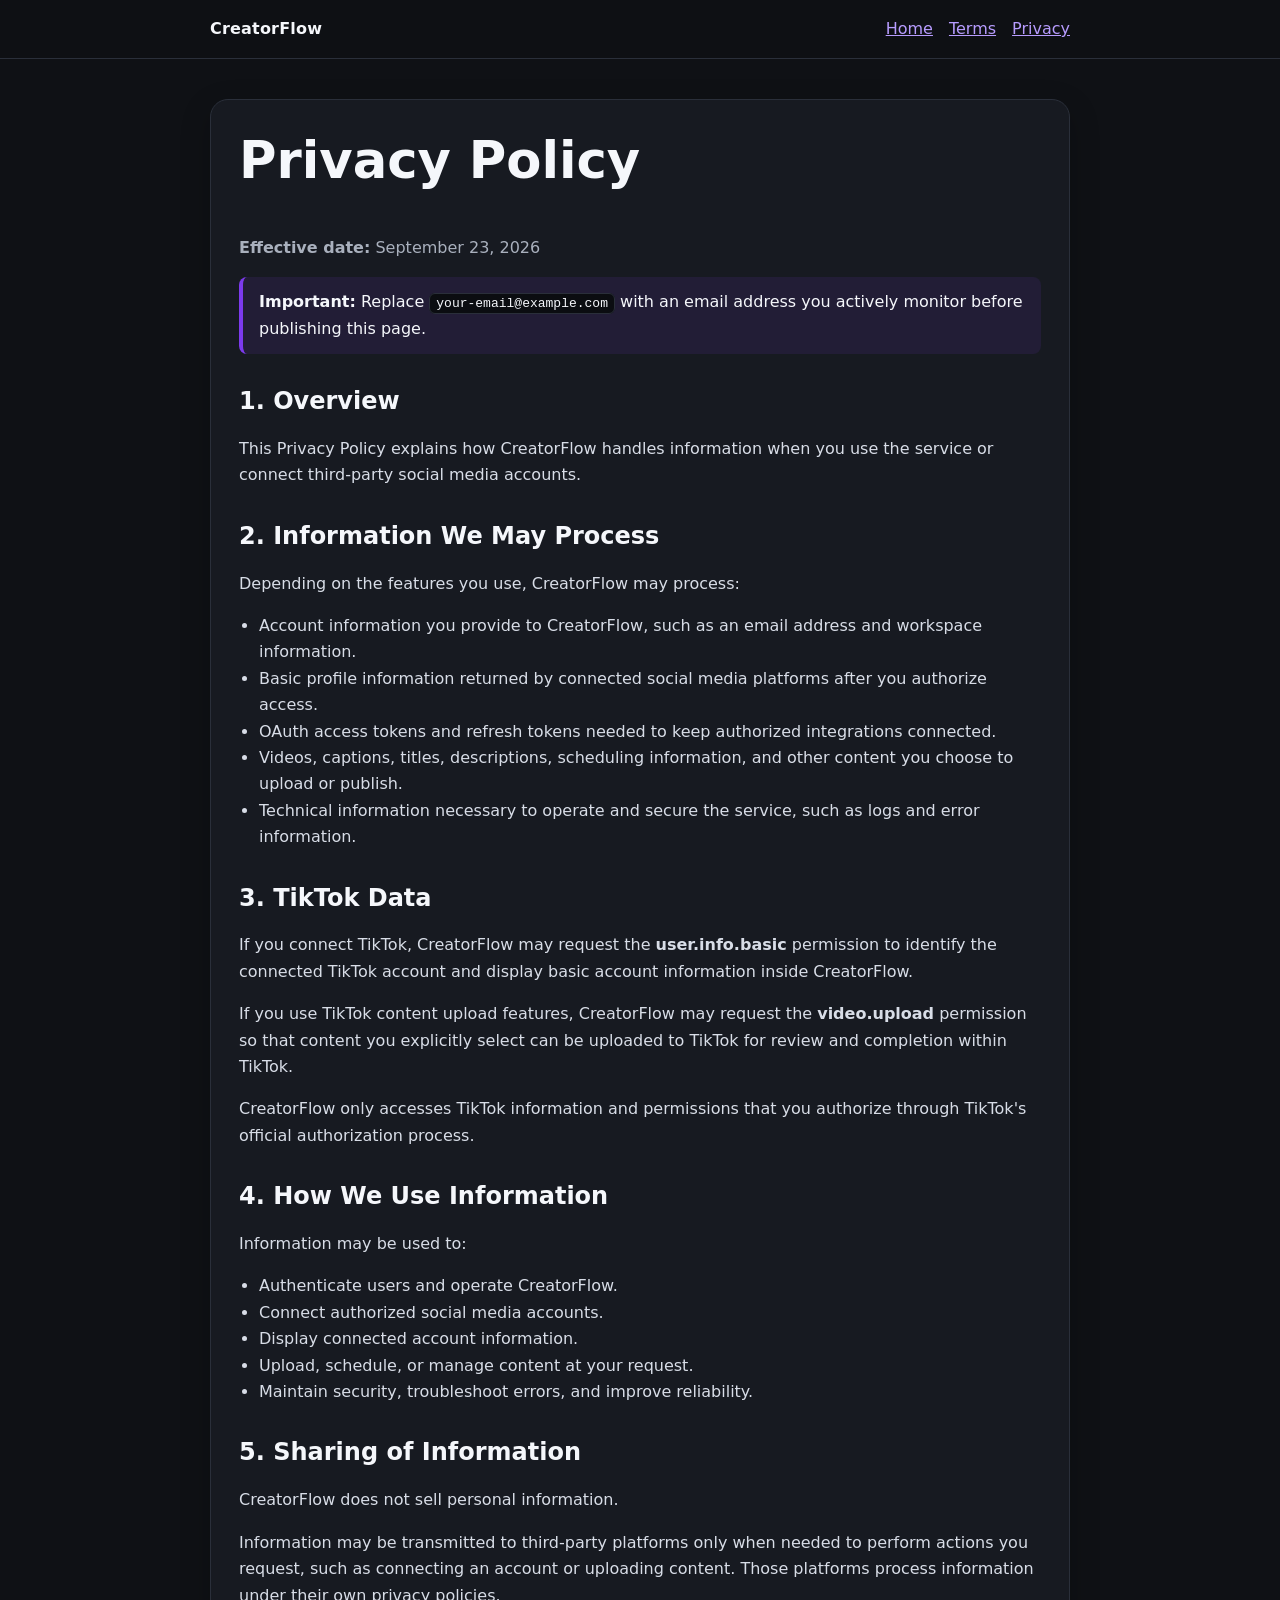
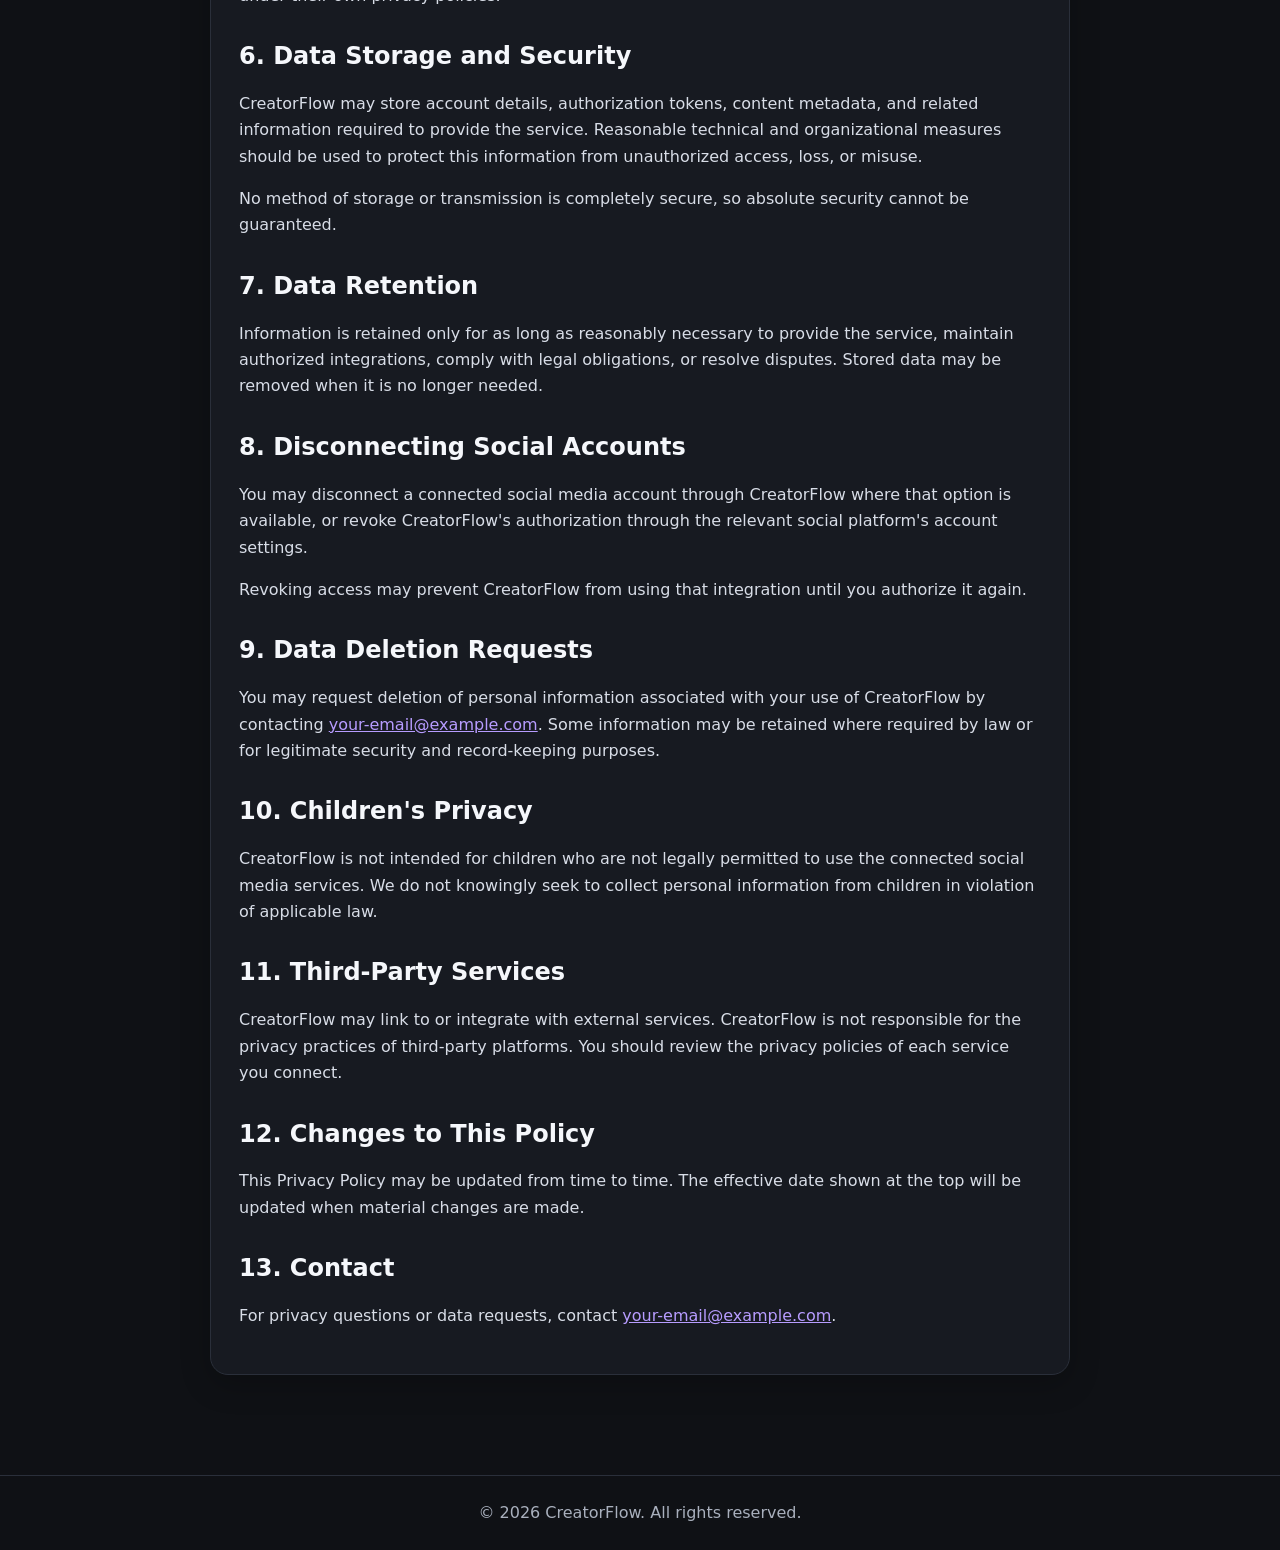
==== privacy.html @ 3da7a9e4 "Add files via upload" ====
<!doctype html>
<html lang="en">
<head>
  <meta charset="utf-8">
  <meta name="viewport" content="width=device-width,initial-scale=1">
  <title>Privacy Policy | CreatorFlow</title>
  <meta name="description" content="CreatorFlow Privacy Policy">
  <link rel="stylesheet" href="styles.css">
</head>
<body>
<header>
  <nav>
    <div class="brand">CreatorFlow</div>
    <div class="links">
      <a href="index.html">Home</a>
      <a href="terms.html">Terms</a>
      <a href="privacy.html">Privacy</a>
    </div>
  </nav>
</header>
<main>
  <article class="card">
    <h1>Privacy Policy</h1>
    <p class="muted"><strong>Effective date:</strong> September 23, 2026</p>

    <div class="notice">
      <strong>Important:</strong> Replace <code>your-email@example.com</code> with an email address you actively monitor before publishing this page.
    </div>

    <h2>1. Overview</h2>
    <p>This Privacy Policy explains how CreatorFlow handles information when you use the service or connect third-party social media accounts.</p>

    <h2>2. Information We May Process</h2>
    <p>Depending on the features you use, CreatorFlow may process:</p>
    <ul>
      <li>Account information you provide to CreatorFlow, such as an email address and workspace information.</li>
      <li>Basic profile information returned by connected social media platforms after you authorize access.</li>
      <li>OAuth access tokens and refresh tokens needed to keep authorized integrations connected.</li>
      <li>Videos, captions, titles, descriptions, scheduling information, and other content you choose to upload or publish.</li>
      <li>Technical information necessary to operate and secure the service, such as logs and error information.</li>
    </ul>

    <h2>3. TikTok Data</h2>
    <p>If you connect TikTok, CreatorFlow may request the <strong>user.info.basic</strong> permission to identify the connected TikTok account and display basic account information inside CreatorFlow.</p>
    <p>If you use TikTok content upload features, CreatorFlow may request the <strong>video.upload</strong> permission so that content you explicitly select can be uploaded to TikTok for review and completion within TikTok.</p>
    <p>CreatorFlow only accesses TikTok information and permissions that you authorize through TikTok's official authorization process.</p>

    <h2>4. How We Use Information</h2>
    <p>Information may be used to:</p>
    <ul>
      <li>Authenticate users and operate CreatorFlow.</li>
      <li>Connect authorized social media accounts.</li>
      <li>Display connected account information.</li>
      <li>Upload, schedule, or manage content at your request.</li>
      <li>Maintain security, troubleshoot errors, and improve reliability.</li>
    </ul>

    <h2>5. Sharing of Information</h2>
    <p>CreatorFlow does not sell personal information.</p>
    <p>Information may be transmitted to third-party platforms only when needed to perform actions you request, such as connecting an account or uploading content. Those platforms process information under their own privacy policies.</p>

    <h2>6. Data Storage and Security</h2>
    <p>CreatorFlow may store account details, authorization tokens, content metadata, and related information required to provide the service. Reasonable technical and organizational measures should be used to protect this information from unauthorized access, loss, or misuse.</p>
    <p>No method of storage or transmission is completely secure, so absolute security cannot be guaranteed.</p>

    <h2>7. Data Retention</h2>
    <p>Information is retained only for as long as reasonably necessary to provide the service, maintain authorized integrations, comply with legal obligations, or resolve disputes. Stored data may be removed when it is no longer needed.</p>

    <h2>8. Disconnecting Social Accounts</h2>
    <p>You may disconnect a connected social media account through CreatorFlow where that option is available, or revoke CreatorFlow's authorization through the relevant social platform's account settings.</p>
    <p>Revoking access may prevent CreatorFlow from using that integration until you authorize it again.</p>

    <h2>9. Data Deletion Requests</h2>
    <p>You may request deletion of personal information associated with your use of CreatorFlow by contacting <a href="mailto:your-email@example.com">your-email@example.com</a>. Some information may be retained where required by law or for legitimate security and record-keeping purposes.</p>

    <h2>10. Children's Privacy</h2>
    <p>CreatorFlow is not intended for children who are not legally permitted to use the connected social media services. We do not knowingly seek to collect personal information from children in violation of applicable law.</p>

    <h2>11. Third-Party Services</h2>
    <p>CreatorFlow may link to or integrate with external services. CreatorFlow is not responsible for the privacy practices of third-party platforms. You should review the privacy policies of each service you connect.</p>

    <h2>12. Changes to This Policy</h2>
    <p>This Privacy Policy may be updated from time to time. The effective date shown at the top will be updated when material changes are made.</p>

    <h2>13. Contact</h2>
    <p>For privacy questions or data requests, contact <a href="mailto:your-email@example.com">your-email@example.com</a>.</p>
  </article>
</main>
<footer>© 2026 CreatorFlow. All rights reserved.</footer>
</body>
</html>
---- styles.css ----
:root {
  --bg: #0f1115;
  --panel: #171a21;
  --text: #f5f7fb;
  --muted: #a9b0bd;
  --accent: #7c3aed;
  --border: #2a2f3a;
  --max: 900px;
}
* { box-sizing: border-box; }
body {
  margin: 0;
  font-family: Inter, ui-sans-serif, system-ui, -apple-system, BlinkMacSystemFont, "Segoe UI", sans-serif;
  background: var(--bg);
  color: var(--text);
  line-height: 1.65;
}
a { color: #b79cff; }
header {
  border-bottom: 1px solid var(--border);
  background: rgba(15,17,21,.95);
  position: sticky;
  top: 0;
  backdrop-filter: blur(8px);
}
nav {
  max-width: var(--max);
  margin: auto;
  padding: 16px 20px;
  display: flex;
  justify-content: space-between;
  align-items: center;
  gap: 16px;
}
.brand {
  font-weight: 800;
  letter-spacing: .2px;
}
nav .links {
  display: flex;
  gap: 16px;
  flex-wrap: wrap;
}
main {
  max-width: var(--max);
  margin: 40px auto;
  padding: 0 20px 60px;
}
.card {
  background: var(--panel);
  border: 1px solid var(--border);
  border-radius: 18px;
  padding: 28px;
  box-shadow: 0 10px 30px rgba(0,0,0,.22);
}
h1, h2, h3 { line-height: 1.25; }
h1 { font-size: clamp(2rem, 5vw, 3.2rem); margin-top: 0; }
h2 { margin-top: 2rem; }
p, li { color: #d8dde7; }
.small, .muted { color: var(--muted); }
.notice {
  border-left: 4px solid var(--accent);
  padding: 12px 16px;
  background: rgba(124,58,237,.10);
  border-radius: 8px;
}
footer {
  border-top: 1px solid var(--border);
  color: var(--muted);
  padding: 24px 20px;
  text-align: center;
}
.button {
  display: inline-block;
  background: var(--accent);
  color: white;
  text-decoration: none;
  padding: 11px 16px;
  border-radius: 10px;
  font-weight: 700;
}
ul { padding-left: 1.25rem; }
code {
  background: #0b0d11;
  border: 1px solid var(--border);
  border-radius: 6px;
  padding: 2px 6px;
}
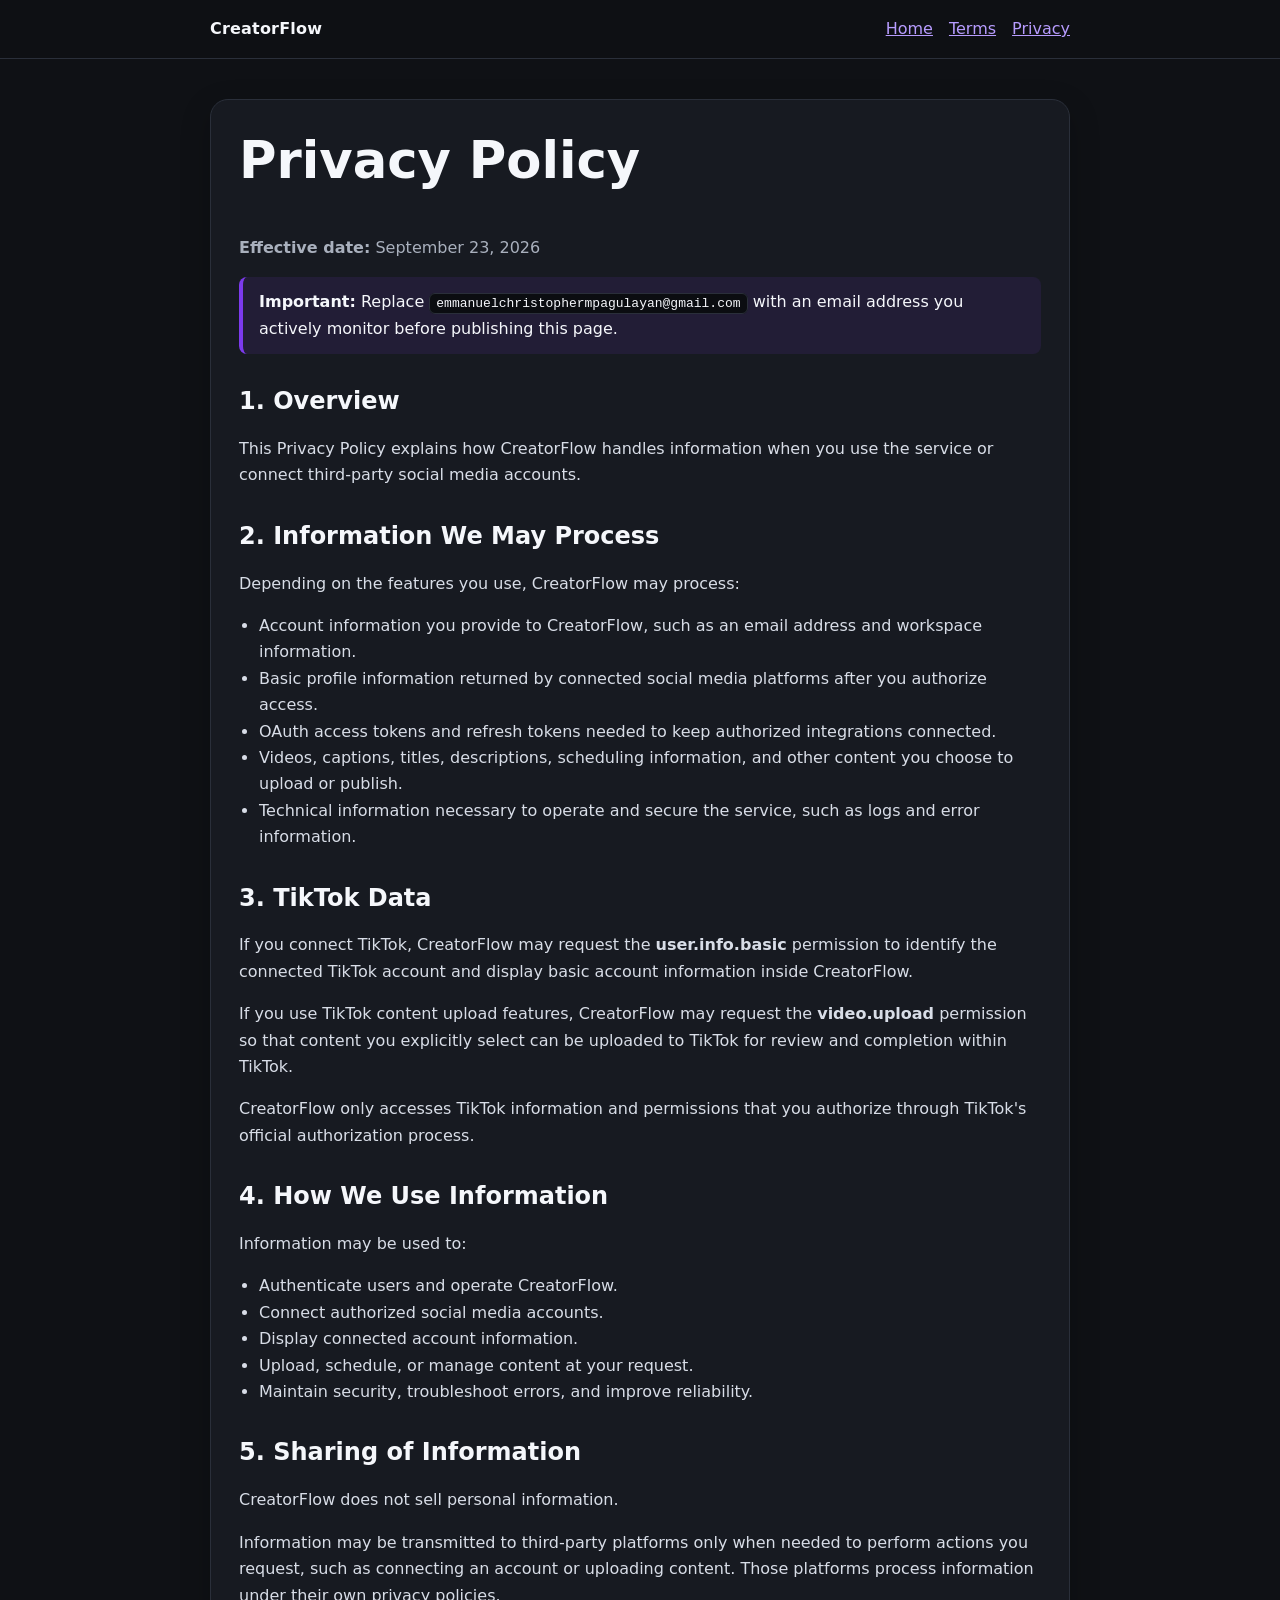
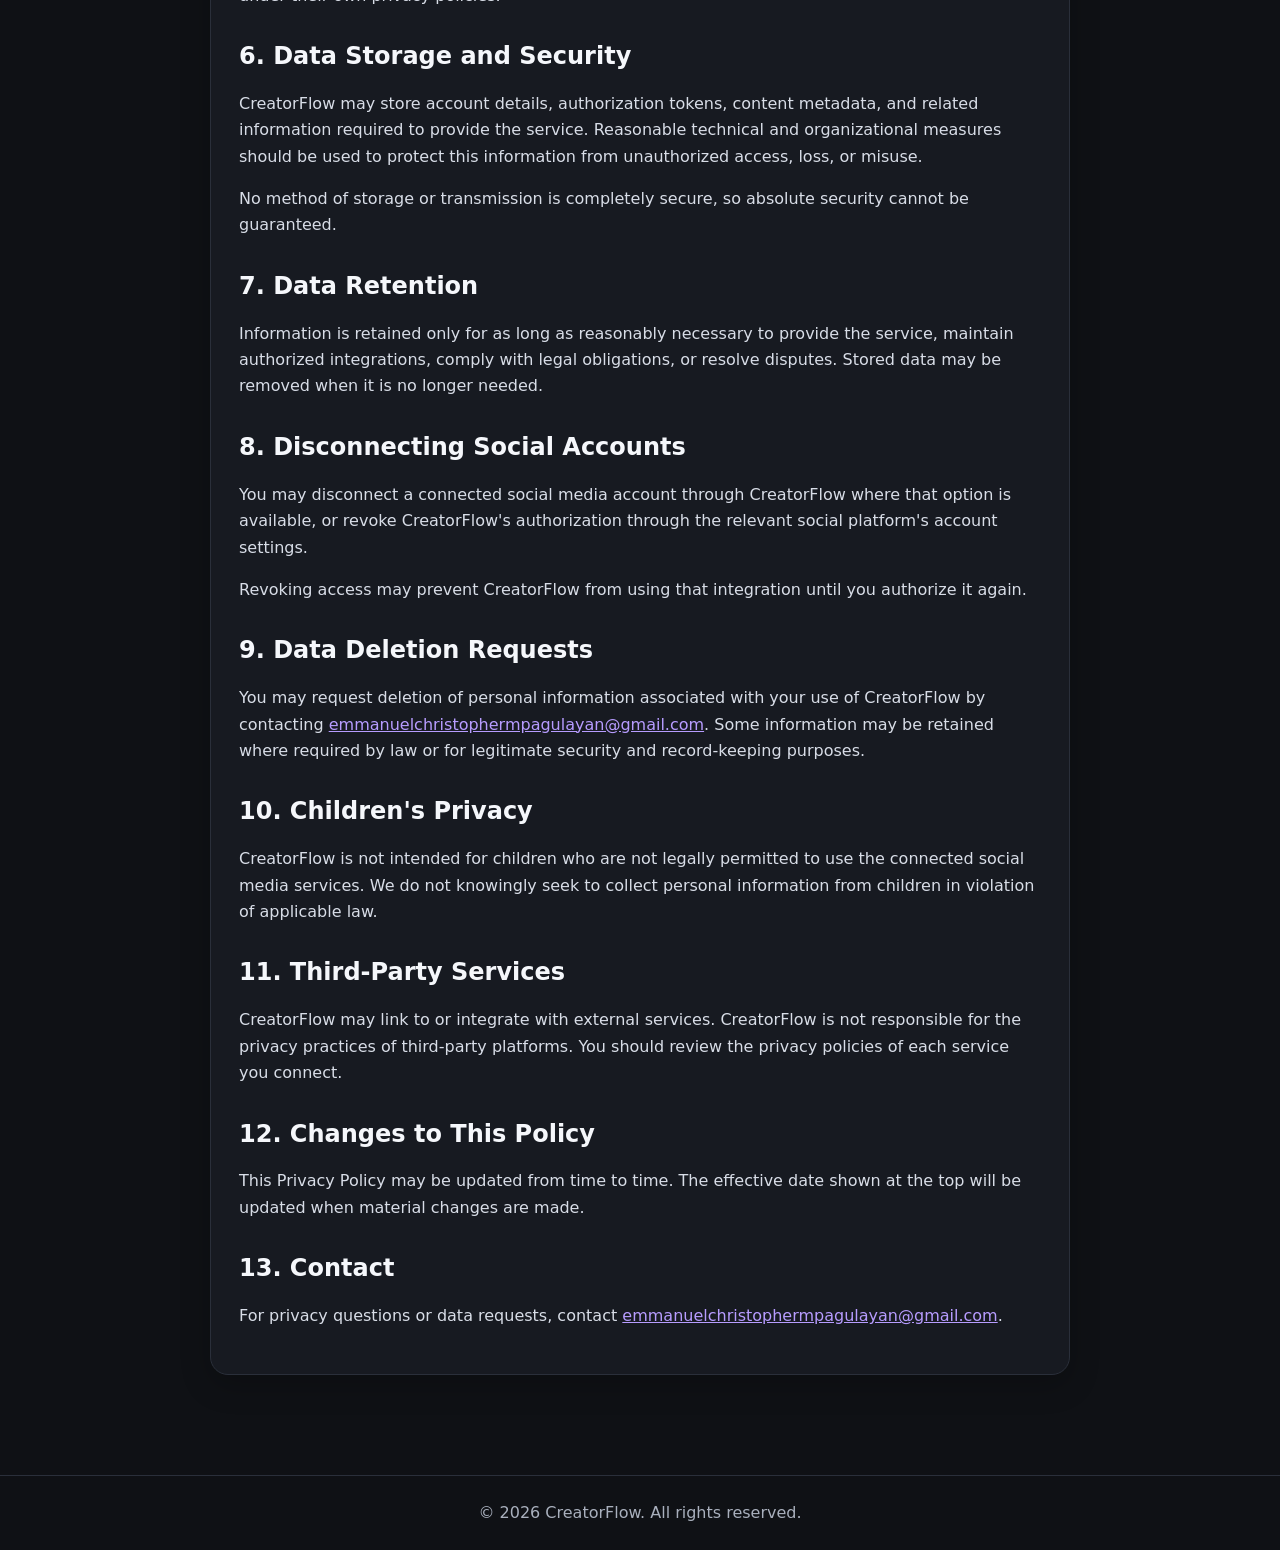
==== commit 8f4c42b0: "Add files via upload" ====
--- a/privacy.html
+++ b/privacy.html
@@ -24,7 +24,7 @@
     <p class="muted"><strong>Effective date:</strong> September 23, 2026</p>
 
     <div class="notice">
-      <strong>Important:</strong> Replace <code>your-email@example.com</code> with an email address you actively monitor before publishing this page.
+      <strong>Important:</strong> Replace <code>emmanuelchristophermpagulayan@gmail.com</code> with an email address you actively monitor before publishing this page.
     </div>
 
     <h2>1. Overview</h2>
@@ -71,7 +71,7 @@
     <p>Revoking access may prevent CreatorFlow from using that integration until you authorize it again.</p>
 
     <h2>9. Data Deletion Requests</h2>
-    <p>You may request deletion of personal information associated with your use of CreatorFlow by contacting <a href="mailto:your-email@example.com">your-email@example.com</a>. Some information may be retained where required by law or for legitimate security and record-keeping purposes.</p>
+    <p>You may request deletion of personal information associated with your use of CreatorFlow by contacting <a href="mailto:emmanuelchristophermpagulayan@gmail.com">emmanuelchristophermpagulayan@gmail.com</a>. Some information may be retained where required by law or for legitimate security and record-keeping purposes.</p>
 
     <h2>10. Children's Privacy</h2>
     <p>CreatorFlow is not intended for children who are not legally permitted to use the connected social media services. We do not knowingly seek to collect personal information from children in violation of applicable law.</p>
@@ -83,7 +83,7 @@
     <p>This Privacy Policy may be updated from time to time. The effective date shown at the top will be updated when material changes are made.</p>
 
     <h2>13. Contact</h2>
-    <p>For privacy questions or data requests, contact <a href="mailto:your-email@example.com">your-email@example.com</a>.</p>
+    <p>For privacy questions or data requests, contact <a href="mailto:emmanuelchristophermpagulayan@gmail.com">emmanuelchristophermpagulayan@gmail.com</a>.</p>
   </article>
 </main>
 <footer>© 2026 CreatorFlow. All rights reserved.</footer>
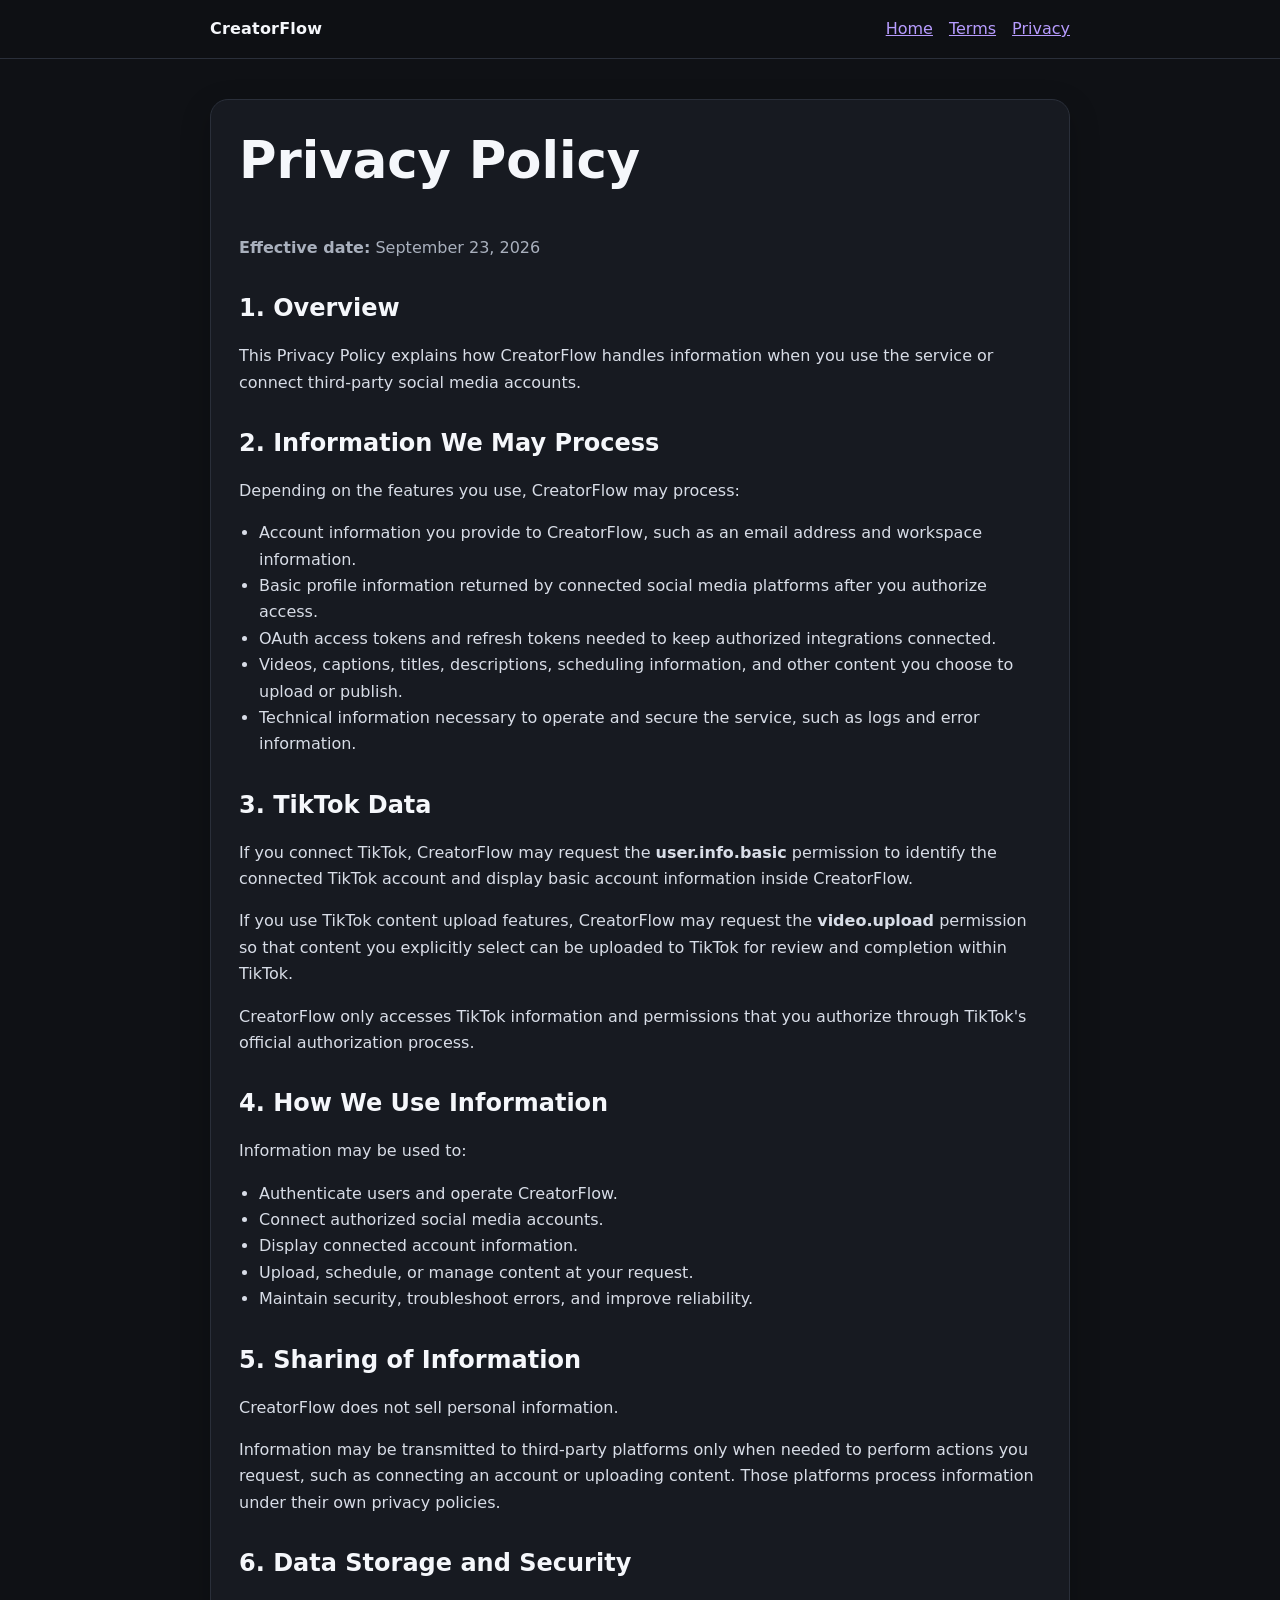
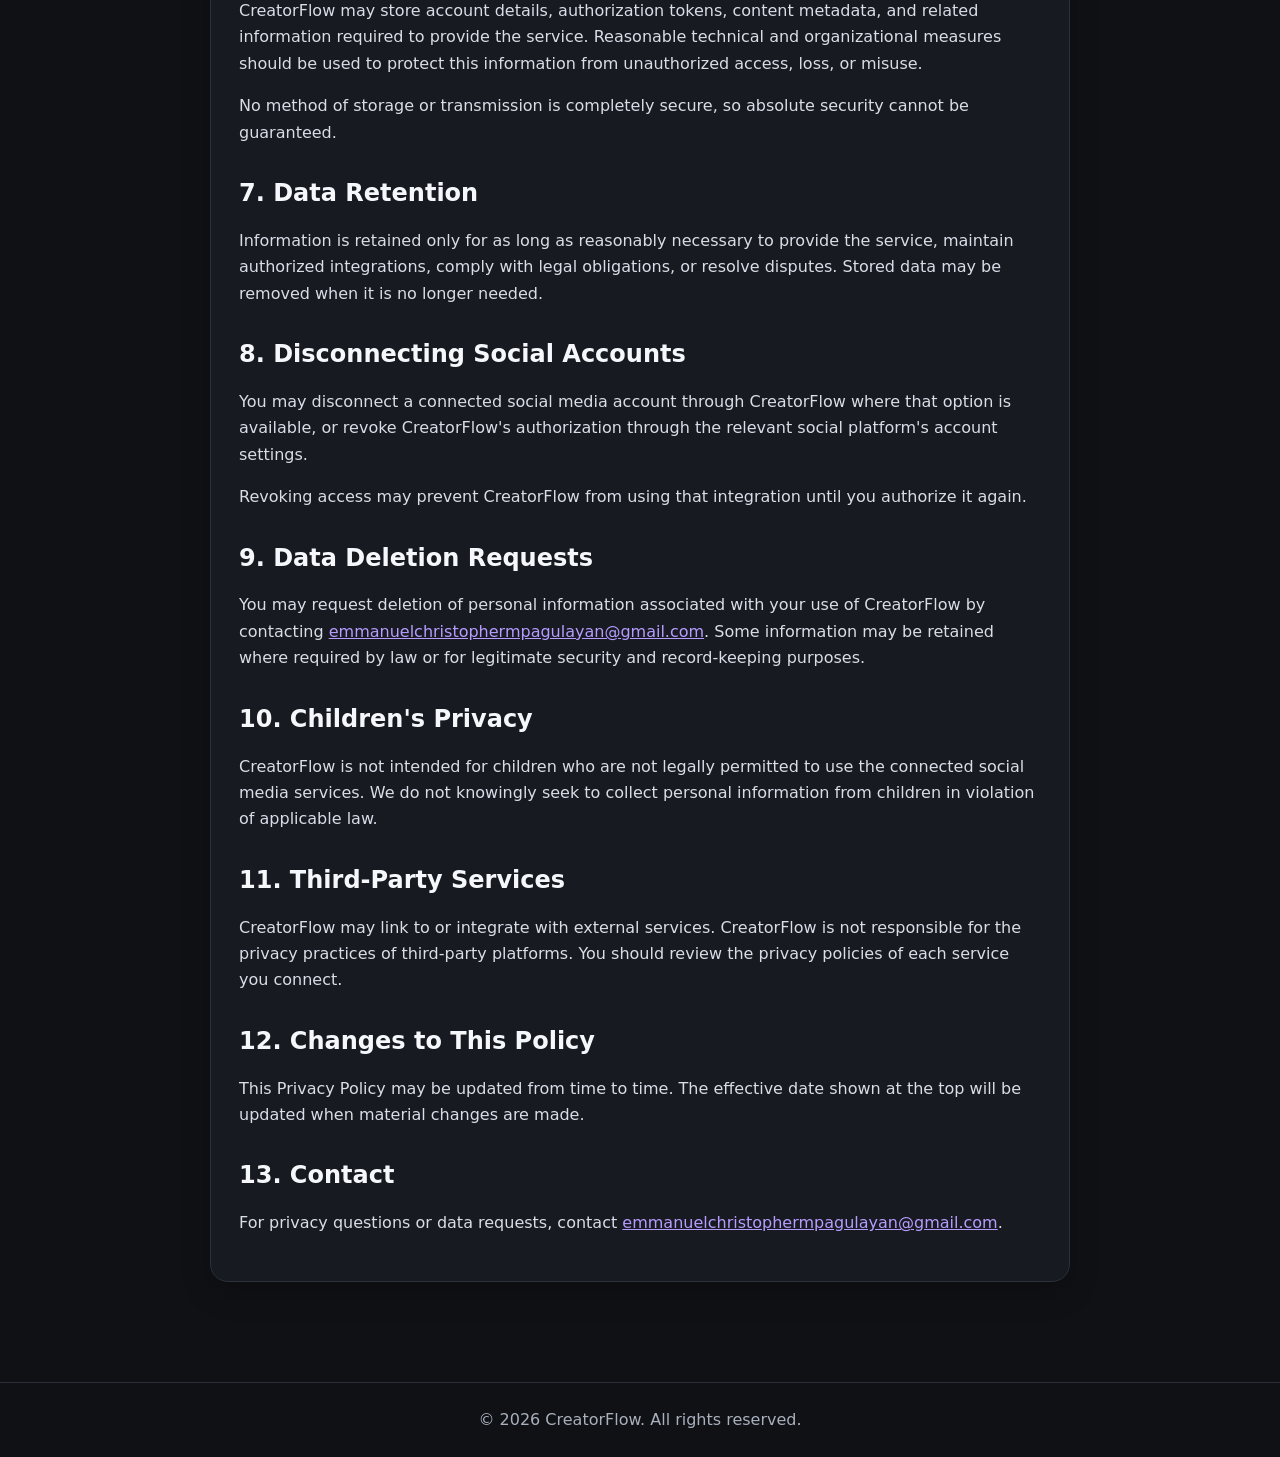
==== commit b15845bc: "Remove email address notice from privacy policy Removed important notice about email address replace" ====
--- a/privacy.html
+++ b/privacy.html
@@ -22,10 +22,6 @@
   <article class="card">
     <h1>Privacy Policy</h1>
     <p class="muted"><strong>Effective date:</strong> September 23, 2026</p>
-
-    <div class="notice">
-      <strong>Important:</strong> Replace <code>emmanuelchristophermpagulayan@gmail.com</code> with an email address you actively monitor before publishing this page.
-    </div>
 
     <h2>1. Overview</h2>
     <p>This Privacy Policy explains how CreatorFlow handles information when you use the service or connect third-party social media accounts.</p>
